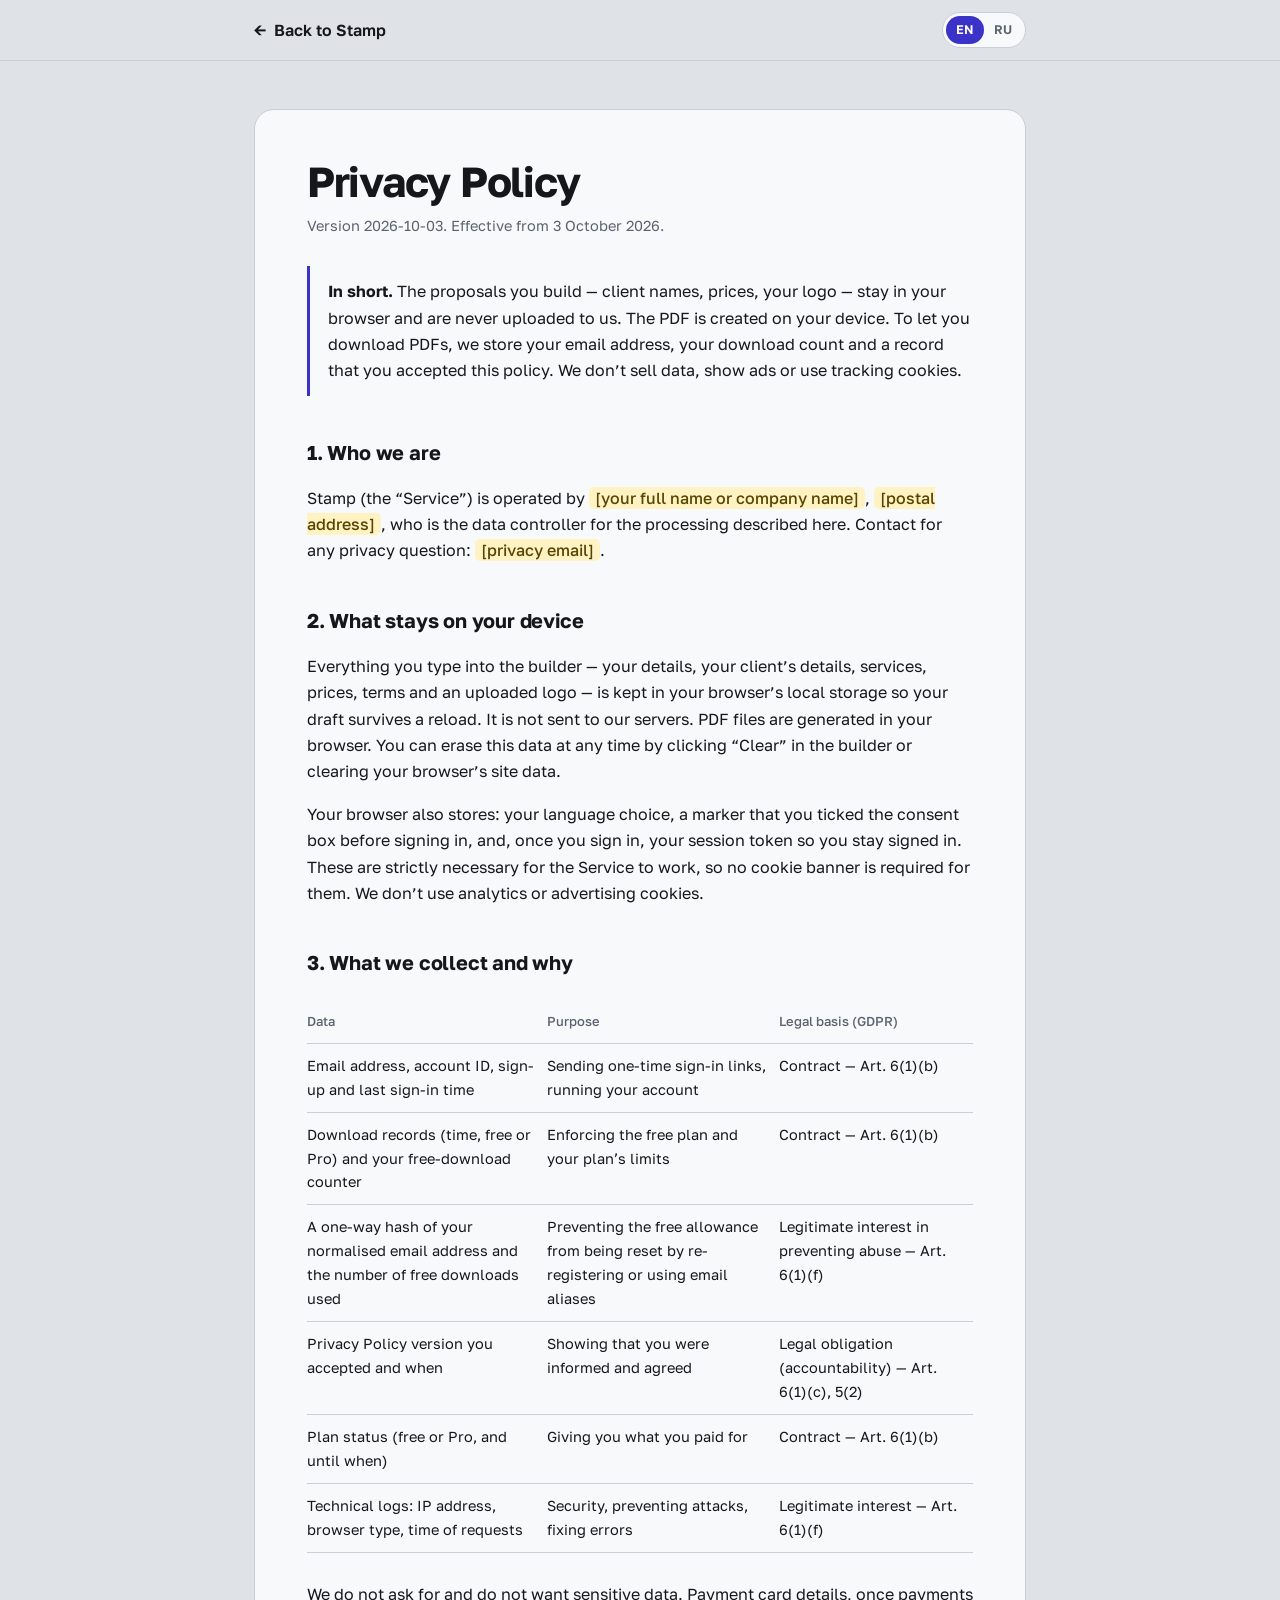
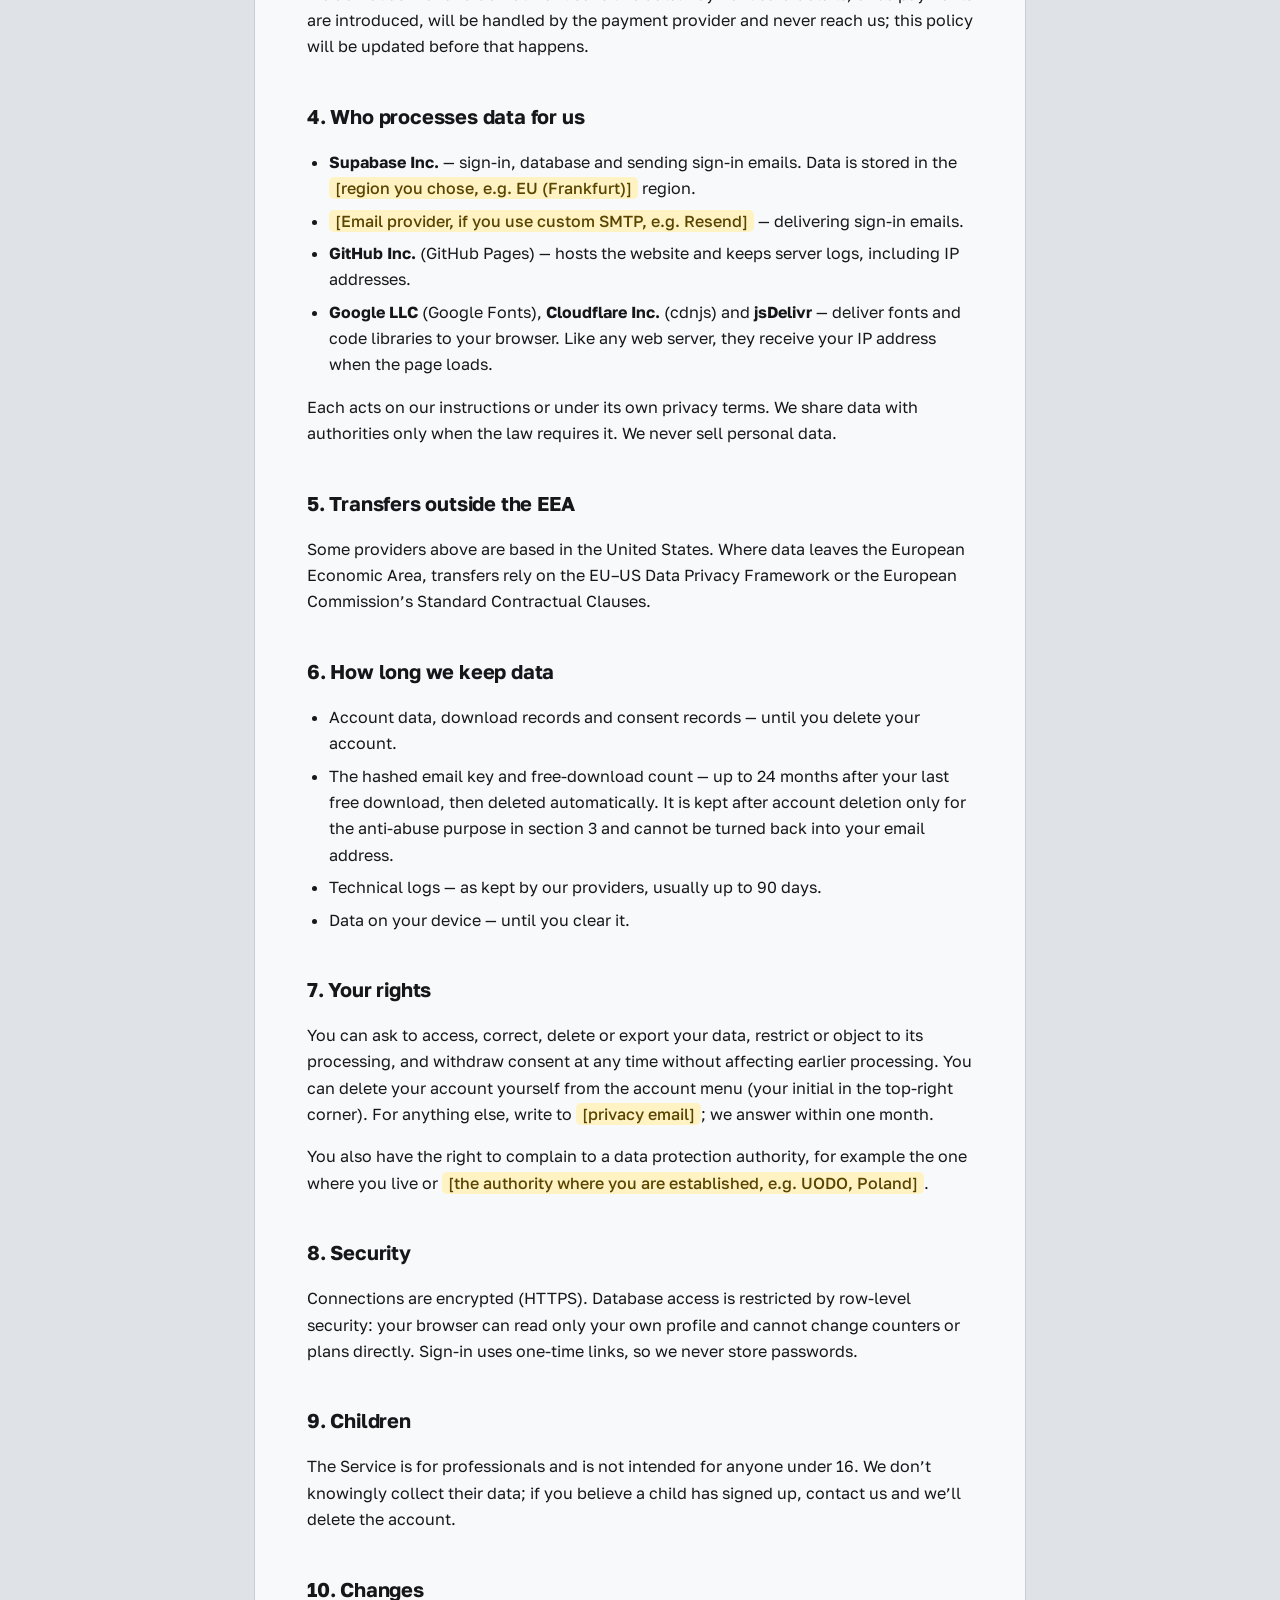
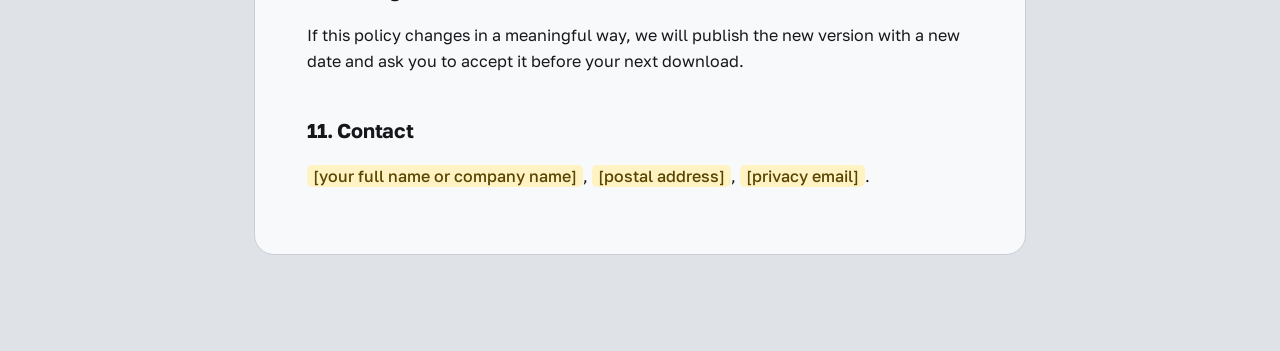
==== privacy.html @ db3112ea "Stamp: first version (site, privacy policy, Supabase setup)" ====
<!doctype html>
<html lang="en">
<head>
<meta charset="utf-8">
<meta name="viewport" content="width=device-width, initial-scale=1, viewport-fit=cover">
<title>Privacy Policy — Stamp</title>
<meta name="robots" content="index,follow">
<link rel="preconnect" href="https://fonts.googleapis.com">
<link rel="preconnect" href="https://fonts.gstatic.com" crossorigin>
<link href="https://fonts.googleapis.com/css2?family=Golos+Text:wght@400;500;600;700&display=swap" rel="stylesheet">
<style>
:root{--desk:#DFE2E7;--panel:#F8F9FB;--line:#C9CED7;--ink:#16171B;--mute:#5C6270;--stamp:#3B32C8;--fill:#FFF3C4;--fill-ink:#5A4500;color-scheme:light;box-sizing:border-box;padding-top:env(safe-area-inset-top,0px);padding-bottom:env(safe-area-inset-bottom,0px)}
@media (prefers-color-scheme:dark){:root:not([data-theme="light"]){--desk:#111317;--panel:#1A1D22;--line:#2E333C;--ink:#ECEEF2;--mute:#9AA1AD;--stamp:#8F88FF;--fill:#3A3110;--fill-ink:#F3DE8A;color-scheme:dark}}
:root[data-theme="dark"]{--desk:#111317;--panel:#1A1D22;--line:#2E333C;--ink:#ECEEF2;--mute:#9AA1AD;--stamp:#8F88FF;--fill:#3A3110;--fill-ink:#F3DE8A;color-scheme:dark}
*,*::before,*::after{box-sizing:border-box}
body{margin:0;background:var(--desk);color:var(--ink);font-family:'Golos Text',system-ui,-apple-system,'Segoe UI',Roboto,Arial,sans-serif;font-size:16px;line-height:1.65;-webkit-font-smoothing:antialiased}
.top{position:sticky;top:env(safe-area-inset-top,0px);background:var(--desk);border-bottom:1px solid var(--line);z-index:5}
.bar{max-width:820px;margin:0 auto;padding:0 24px;height:60px;display:flex;align-items:center;justify-content:space-between;gap:12px}
.back{color:var(--ink);text-decoration:none;font-weight:600;display:inline-flex;align-items:center;gap:8px}
.back:hover{color:var(--stamp)}
.lang{display:inline-flex;background:var(--panel);border:1px solid var(--line);border-radius:999px;padding:3px}
.lang button{appearance:none;border:0;background:none;font:inherit;font-size:12.5px;font-weight:600;height:28px;min-width:38px;padding:0 10px;border-radius:999px;color:var(--mute);cursor:pointer}
.lang button.on{background:var(--stamp);color:#fff}
main{max-width:820px;margin:0 auto;padding:48px 24px 96px}
article{background:var(--panel);border:1px solid var(--line);border-radius:20px;padding:48px 52px}
h1{font-size:clamp(30px,4vw,42px);letter-spacing:-.03em;line-height:1.1;margin:0 0 10px}
.meta{color:var(--mute);margin:0 0 28px;font-size:14.5px}
h2{font-size:20px;letter-spacing:-.01em;margin:40px 0 10px}
p,li{max-width:68ch}
ul{padding-left:22px}
li{margin:6px 0}
a{color:var(--stamp);text-underline-offset:3px}
.fill{background:var(--fill);color:var(--fill-ink);padding:1px 6px;border-radius:5px;font-weight:500}
.tldr{border-left:3px solid var(--stamp);padding:6px 0 6px 18px;margin:0 0 8px}
.tldr p{margin:6px 0}
table{border-collapse:collapse;width:100%;font-size:14.5px;margin:12px 0}
th,td{text-align:left;vertical-align:top;border-bottom:1px solid var(--line);padding:10px 12px 10px 0}
th{color:var(--mute);font-weight:500;font-size:13px}
.scroll{overflow-x:auto}
[data-l]{display:none}
html[lang="en"] [data-l="en"],html[lang="ru"] [data-l="ru"]{display:block}
:focus-visible{outline:2px solid var(--stamp);outline-offset:2px}
@media (max-width:640px){article{padding:30px 22px;border-radius:16px}main{padding:24px 12px 64px}.bar{padding:0 16px}}
</style>
</head>
<body>
<header class="top">
  <div class="bar">
    <a class="back" href="./"><span aria-hidden="true">←</span><span data-l="en">Back to Stamp</span><span data-l="ru">Вернуться в Печать</span></a>
    <div class="lang" role="radiogroup" aria-label="Language">
      <button type="button" data-set="en" role="radio" aria-label="English">EN</button>
      <button type="button" data-set="ru" role="radio" aria-label="Русский">RU</button>
    </div>
  </div>
</header>

<main>
<!-- ============================== ENGLISH ============================== -->
<article data-l="en" lang="en">
<h1>Privacy Policy</h1>
<p class="meta">Version 2026-10-03. Effective from 3 October 2026.</p>

<div class="tldr">
<p><b>In short.</b> The proposals you build — client names, prices, your logo — stay in your browser and are never uploaded to us. The PDF is created on your device. To let you download PDFs, we store your email address, your download count and a record that you accepted this policy. We don’t sell data, show ads or use tracking cookies.</p>
</div>

<h2>1. Who we are</h2>
<p>Stamp (the “Service”) is operated by <span class="fill">[your full name or company name]</span>, <span class="fill">[postal address]</span>, who is the data controller for the processing described here. Contact for any privacy question: <span class="fill">[privacy email]</span>.</p>

<h2>2. What stays on your device</h2>
<p>Everything you type into the builder — your details, your client’s details, services, prices, terms and an uploaded logo — is kept in your browser’s local storage so your draft survives a reload. It is not sent to our servers. PDF files are generated in your browser. You can erase this data at any time by clicking “Clear” in the builder or clearing your browser’s site data.</p>
<p>Your browser also stores: your language choice, a marker that you ticked the consent box before signing in, and, once you sign in, your session token so you stay signed in. These are strictly necessary for the Service to work, so no cookie banner is required for them. We don’t use analytics or advertising cookies.</p>

<h2>3. What we collect and why</h2>
<div class="scroll"><table>
<thead><tr><th>Data</th><th>Purpose</th><th>Legal basis (GDPR)</th></tr></thead>
<tbody>
<tr><td>Email address, account ID, sign-up and last sign-in time</td><td>Sending one-time sign-in links, running your account</td><td>Contract — Art. 6(1)(b)</td></tr>
<tr><td>Download records (time, free or Pro) and your free-download counter</td><td>Enforcing the free plan and your plan’s limits</td><td>Contract — Art. 6(1)(b)</td></tr>
<tr><td>A one-way hash of your normalised email address and the number of free downloads used</td><td>Preventing the free allowance from being reset by re-registering or using email aliases</td><td>Legitimate interest in preventing abuse — Art. 6(1)(f)</td></tr>
<tr><td>Privacy Policy version you accepted and when</td><td>Showing that you were informed and agreed</td><td>Legal obligation (accountability) — Art. 6(1)(c), 5(2)</td></tr>
<tr><td>Plan status (free or Pro, and until when)</td><td>Giving you what you paid for</td><td>Contract — Art. 6(1)(b)</td></tr>
<tr><td>Technical logs: IP address, browser type, time of requests</td><td>Security, preventing attacks, fixing errors</td><td>Legitimate interest — Art. 6(1)(f)</td></tr>
</tbody>
</table></div>
<p>We do not ask for and do not want sensitive data. Payment card details, once payments are introduced, will be handled by the payment provider and never reach us; this policy will be updated before that happens.</p>

<h2>4. Who processes data for us</h2>
<ul>
<li><b>Supabase Inc.</b> — sign-in, database and sending sign-in emails. Data is stored in the <span class="fill">[region you chose, e.g. EU (Frankfurt)]</span> region.</li>
<li><b><span class="fill">[Email provider, if you use custom SMTP, e.g. Resend]</span></b> — delivering sign-in emails.</li>
<li><b>GitHub Inc.</b> (GitHub Pages) — hosts the website and keeps server logs, including IP addresses.</li>
<li><b>Google LLC</b> (Google Fonts), <b>Cloudflare Inc.</b> (cdnjs) and <b>jsDelivr</b> — deliver fonts and code libraries to your browser. Like any web server, they receive your IP address when the page loads.</li>
</ul>
<p>Each acts on our instructions or under its own privacy terms. We share data with authorities only when the law requires it. We never sell personal data.</p>

<h2>5. Transfers outside the EEA</h2>
<p>Some providers above are based in the United States. Where data leaves the European Economic Area, transfers rely on the EU–US Data Privacy Framework or the European Commission’s Standard Contractual Clauses.</p>

<h2>6. How long we keep data</h2>
<ul>
<li>Account data, download records and consent records — until you delete your account.</li>
<li>The hashed email key and free-download count — up to 24 months after your last free download, then deleted automatically. It is kept after account deletion only for the anti-abuse purpose in section 3 and cannot be turned back into your email address.</li>
<li>Technical logs — as kept by our providers, usually up to 90 days.</li>
<li>Data on your device — until you clear it.</li>
</ul>

<h2>7. Your rights</h2>
<p>You can ask to access, correct, delete or export your data, restrict or object to its processing, and withdraw consent at any time without affecting earlier processing. You can delete your account yourself from the account menu (your initial in the top-right corner). For anything else, write to <span class="fill">[privacy email]</span>; we answer within one month.</p>
<p>You also have the right to complain to a data protection authority, for example the one where you live or <span class="fill">[the authority where you are established, e.g. UODO, Poland]</span>.</p>

<h2>8. Security</h2>
<p>Connections are encrypted (HTTPS). Database access is restricted by row-level security: your browser can read only your own profile and cannot change counters or plans directly. Sign-in uses one-time links, so we never store passwords.</p>

<h2>9. Children</h2>
<p>The Service is for professionals and is not intended for anyone under 16. We don’t knowingly collect their data; if you believe a child has signed up, contact us and we’ll delete the account.</p>

<h2>10. Changes</h2>
<p>If this policy changes in a meaningful way, we will publish the new version with a new date and ask you to accept it before your next download.</p>

<h2>11. Contact</h2>
<p><span class="fill">[your full name or company name]</span>, <span class="fill">[postal address]</span>, <span class="fill">[privacy email]</span>.</p>
</article>

<!-- ============================== РУССКИЙ ============================== -->
<article data-l="ru" lang="ru">
<h1>Политика конфиденциальности</h1>
<p class="meta">Версия 2026-10-03. Действует с 3 октября 2026 года.</p>

<div class="tldr">
<p><b>Коротко.</b> КП, которые вы собираете, — имена клиентов, цены, ваш логотип — остаются в вашем браузере и не загружаются к нам. PDF создаётся на вашем устройстве. Чтобы вы могли скачивать PDF, мы храним адрес почты, количество скачиваний и отметку о том, что вы приняли эту политику. Мы не продаём данные, не показываем рекламу и не используем отслеживающие cookie.</p>
</div>

<h2>1. Кто мы</h2>
<p>Сервисом «Печать» (далее — Сервис) управляет <span class="fill">[ваше полное имя или название компании]</span>, <span class="fill">[почтовый адрес]</span>. Он является оператором (контролёром) обработки данных, описанной здесь. Вопросы о данных: <span class="fill">[почта для вопросов о данных]</span>.</p>

<h2>2. Что остаётся на вашем устройстве</h2>
<p>Всё, что вы вводите в конструктор, — ваши данные, данные клиента, услуги, цены, условия и загруженный логотип — хранится в локальном хранилище браузера, чтобы черновик не пропал при перезагрузке. На наши серверы это не отправляется. PDF-файлы создаются в браузере. Стереть эти данные можно в любой момент кнопкой «Очистить» в конструкторе или очисткой данных сайта в браузере.</p>
<p>Ещё в браузере хранятся: выбранный язык, отметка о том, что вы поставили галочку согласия перед входом, и после входа — токен сессии, чтобы вам не приходилось входить заново. Это строго необходимо для работы Сервиса, поэтому баннер о cookie для них не требуется. Аналитических и рекламных cookie мы не используем.</p>

<h2>3. Что мы собираем и зачем</h2>
<div class="scroll"><table>
<thead><tr><th>Данные</th><th>Цель</th><th>Правовое основание (GDPR)</th></tr></thead>
<tbody>
<tr><td>Адрес почты, ID аккаунта, время регистрации и последнего входа</td><td>Отправка одноразовых ссылок для входа, работа аккаунта</td><td>Исполнение договора — ст. 6(1)(b)</td></tr>
<tr><td>Записи о скачиваниях (время, бесплатное или Pro) и счётчик бесплатных скачиваний</td><td>Соблюдение лимитов бесплатного и платного тарифов</td><td>Исполнение договора — ст. 6(1)(b)</td></tr>
<tr><td>Необратимый хеш нормализованного адреса почты и число использованных бесплатных скачиваний</td><td>Защита от обнуления бесплатного лимита повторной регистрацией или почтовыми псевдонимами</td><td>Законный интерес в защите от злоупотреблений — ст. 6(1)(f)</td></tr>
<tr><td>Версия принятой Политики и время принятия</td><td>Подтверждение того, что вы были проинформированы и согласились</td><td>Юридическая обязанность (подотчётность) — ст. 6(1)(c), 5(2)</td></tr>
<tr><td>Статус тарифа (бесплатный или Pro и срок действия)</td><td>Предоставление оплаченных возможностей</td><td>Исполнение договора — ст. 6(1)(b)</td></tr>
<tr><td>Технические журналы: IP-адрес, тип браузера, время запросов</td><td>Безопасность, защита от атак, исправление ошибок</td><td>Законный интерес — ст. 6(1)(f)</td></tr>
</tbody>
</table></div>
<p>Мы не запрашиваем и не принимаем чувствительные данные. Данные банковских карт, когда появится оплата, будет обрабатывать платёжный провайдер, и к нам они не попадут. Перед подключением оплаты эта политика будет обновлена.</p>

<h2>4. Кто обрабатывает данные по нашему поручению</h2>
<ul>
<li><b>Supabase Inc.</b> — вход, база данных и отправка писем со ссылкой для входа. Данные хранятся в регионе <span class="fill">[выбранный регион, например EU (Франкфурт)]</span>.</li>
<li><b><span class="fill">[Почтовый сервис, если подключён свой SMTP, например Resend]</span></b> — доставка писем для входа.</li>
<li><b>GitHub Inc.</b> (GitHub Pages) — хостинг сайта и серверные журналы, включая IP-адреса.</li>
<li><b>Google LLC</b> (Google Fonts), <b>Cloudflare Inc.</b> (cdnjs) и <b>jsDelivr</b> — доставляют шрифты и библиотеки кода в ваш браузер. Как любой веб-сервер, они получают ваш IP-адрес при загрузке страницы.</li>
</ul>
<p>Каждый из них действует по нашим указаниям или по своим условиям конфиденциальности. Мы передаём данные государственным органам только когда этого требует закон. Мы никогда не продаём персональные данные.</p>

<h2>5. Передача за пределы ЕЭЗ</h2>
<p>Часть перечисленных провайдеров находится в США. Когда данные покидают Европейскую экономическую зону, передача основана на Рамочной программе защиты данных ЕС–США или Стандартных договорных условиях Европейской комиссии.</p>

<h2>6. Сколько мы храним данные</h2>
<ul>
<li>Данные аккаунта, записи о скачиваниях и о согласии — до удаления аккаунта.</li>
<li>Хеш почты и счётчик бесплатных скачиваний — до 24 месяцев после последнего бесплатного скачивания, затем удаляются автоматически. После удаления аккаунта они хранятся только для защиты от злоупотреблений (раздел 3) и не позволяют восстановить ваш адрес почты.</li>
<li>Технические журналы — столько, сколько их хранят наши провайдеры, обычно до 90 дней.</li>
<li>Данные на вашем устройстве — пока вы их не удалите.</li>
</ul>

<h2>7. Ваши права</h2>
<p>Вы можете запросить доступ к своим данным, их исправление, удаление или выгрузку, ограничить обработку или возразить против неё, а также в любой момент отозвать согласие — это не влияет на обработку, проведённую раньше. Удалить аккаунт можно самостоятельно в меню аккаунта (кружок с вашей буквой справа вверху). По остальным вопросам пишите на <span class="fill">[почта для вопросов о данных]</span>, мы отвечаем в течение месяца.</p>
<p>Вы также вправе подать жалобу в надзорный орган по защите данных, например по месту жительства или в <span class="fill">[орган по месту вашей регистрации, например UODO, Польша]</span>.</p>

<h2>8. Безопасность</h2>
<p>Соединения шифруются (HTTPS). Доступ к базе ограничен на уровне строк: ваш браузер может читать только ваш профиль и не может напрямую менять счётчики или тариф. Вход выполняется по одноразовым ссылкам, поэтому мы не храним пароли.</p>

<h2>9. Дети</h2>
<p>Сервис предназначен для профессионалов и не предназначен для лиц младше 16 лет. Мы сознательно не собираем их данные. Если вы считаете, что ребёнок зарегистрировался, напишите нам — мы удалим аккаунт.</p>

<h2>10. Изменения</h2>
<p>Если политика существенно изменится, мы опубликуем новую версию с новой датой и попросим принять её перед следующим скачиванием.</p>

<h2>11. Контакты</h2>
<p><span class="fill">[ваше полное имя или название компании]</span>, <span class="fill">[почтовый адрес]</span>, <span class="fill">[почта для вопросов о данных]</span>.</p>
</article>
</main>

<script>
(function () {
  var get = function (k) { try { return localStorage.getItem(k); } catch (e) { return null; } };
  var set = function (k, v) { try { localStorage.setItem(k, v); } catch (e) {} };
  var q = new URLSearchParams(location.search).get('lang');
  var apply = function (l) {
    document.documentElement.lang = l;
    document.title = l === 'ru' ? 'Политика конфиденциальности — Печать' : 'Privacy Policy — Stamp';
    document.querySelectorAll('[data-set]').forEach(function (b) {
      var on = b.getAttribute('data-set') === l;
      b.classList.toggle('on', on); b.setAttribute('aria-checked', on);
    });
  };
  apply(q === 'ru' || q === 'en' ? q : (get('pechat.lang') === 'ru' ? 'ru' : 'en'));
  document.querySelectorAll('[data-set]').forEach(function (b) {
    b.addEventListener('click', function () { var l = b.getAttribute('data-set'); set('pechat.lang', l); apply(l); });
  });
})();
</script>
</body>
</html>
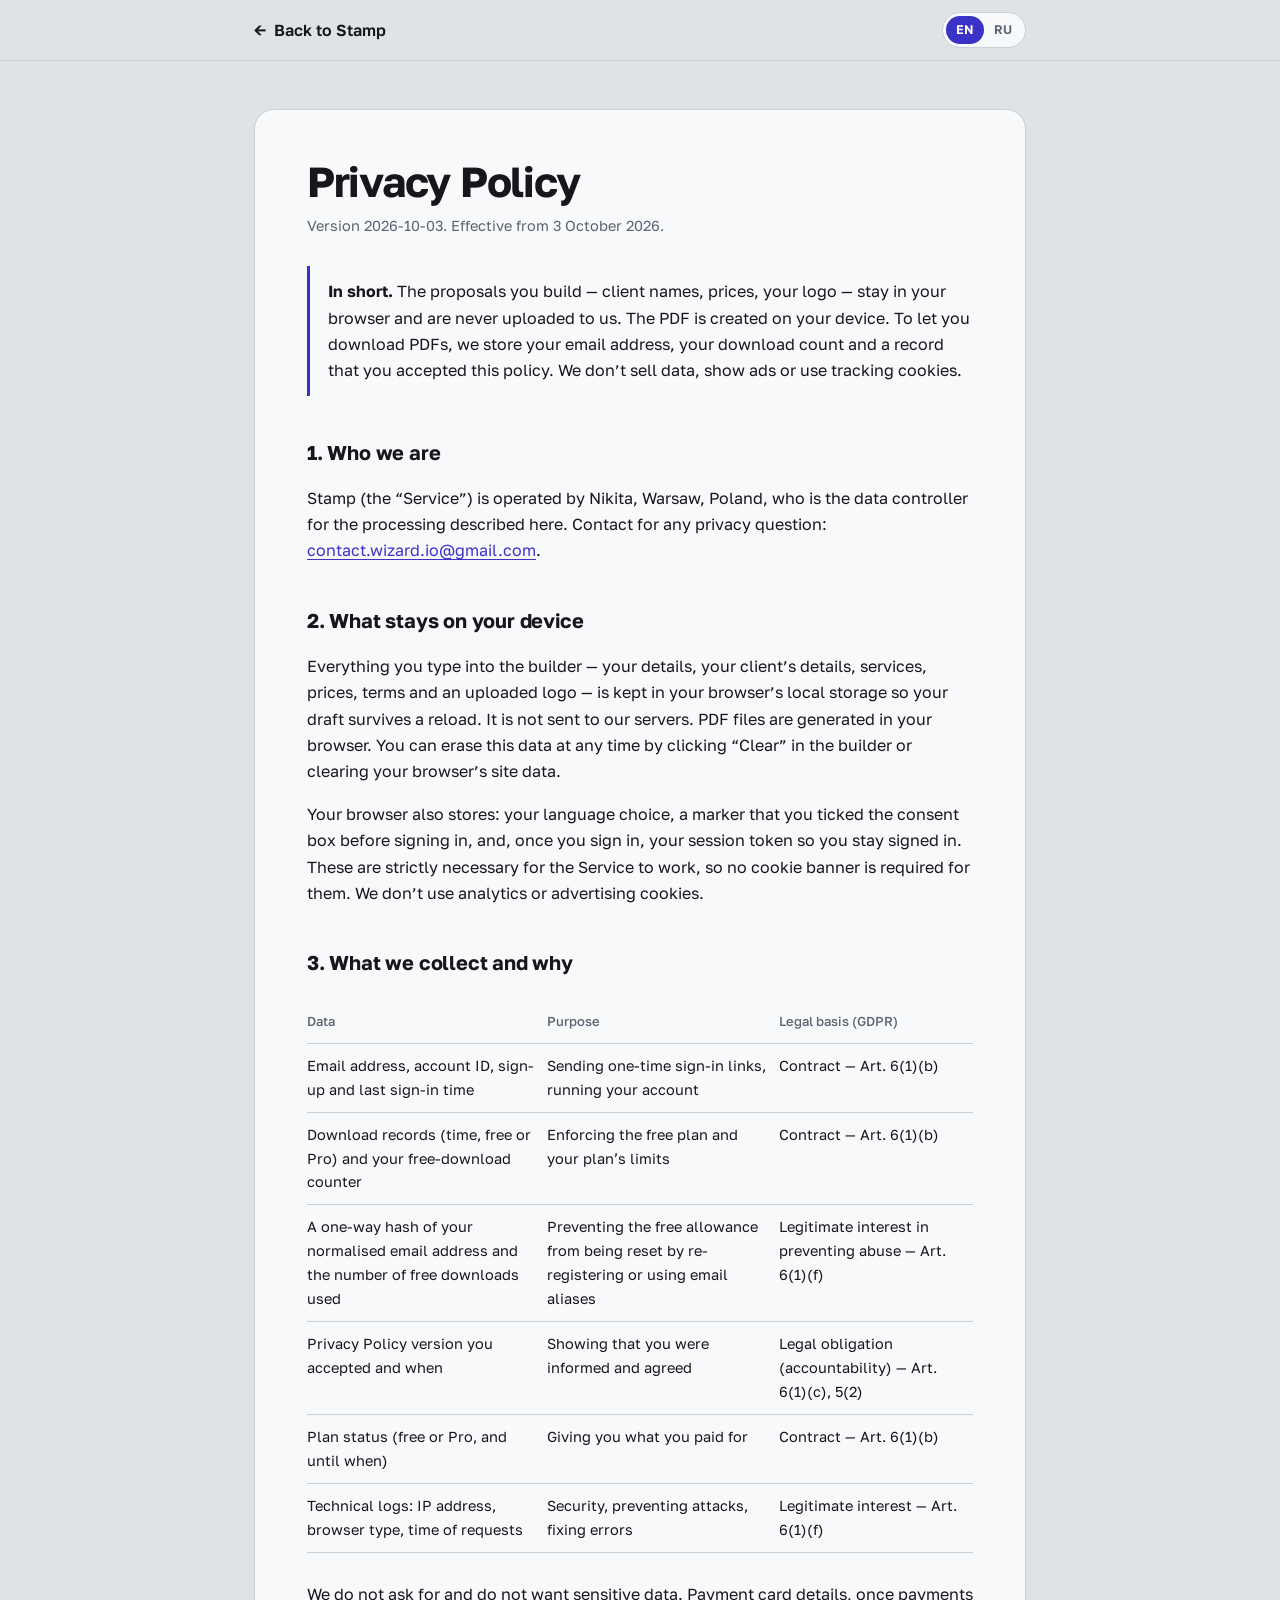
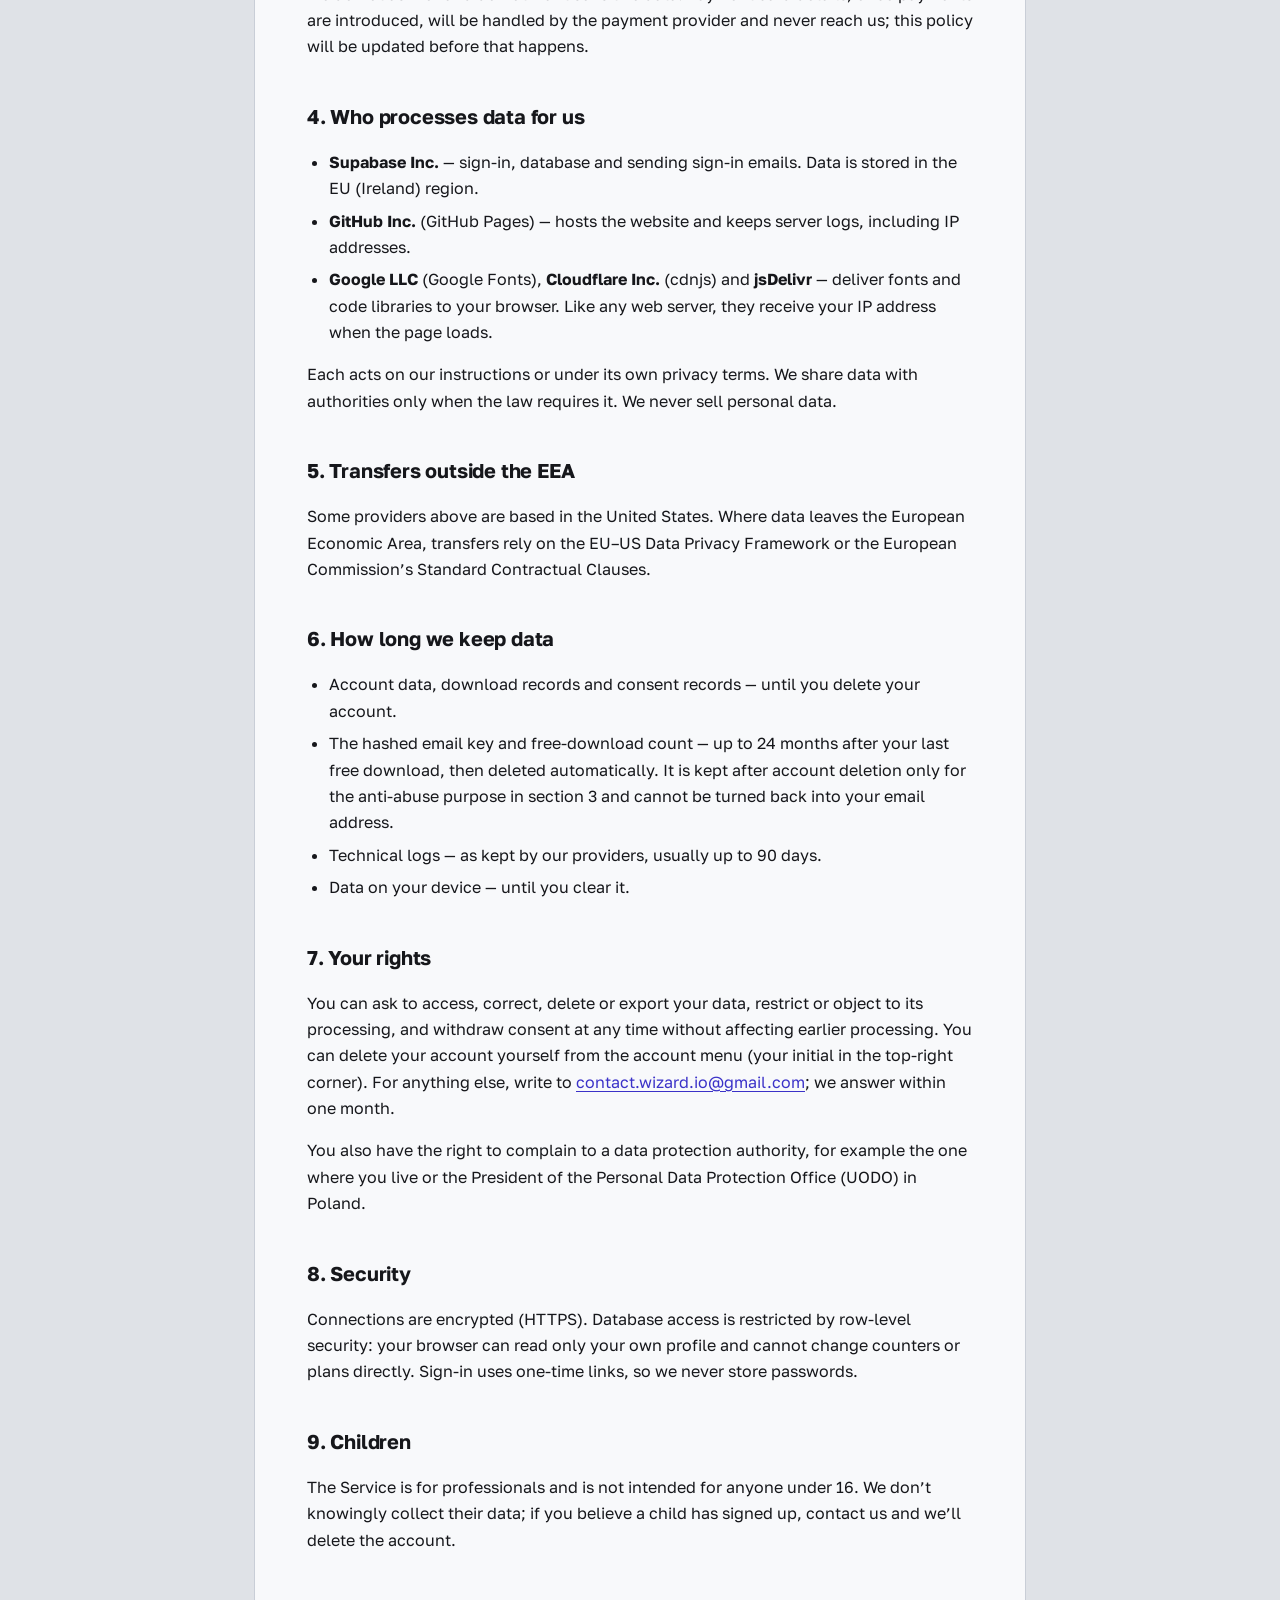
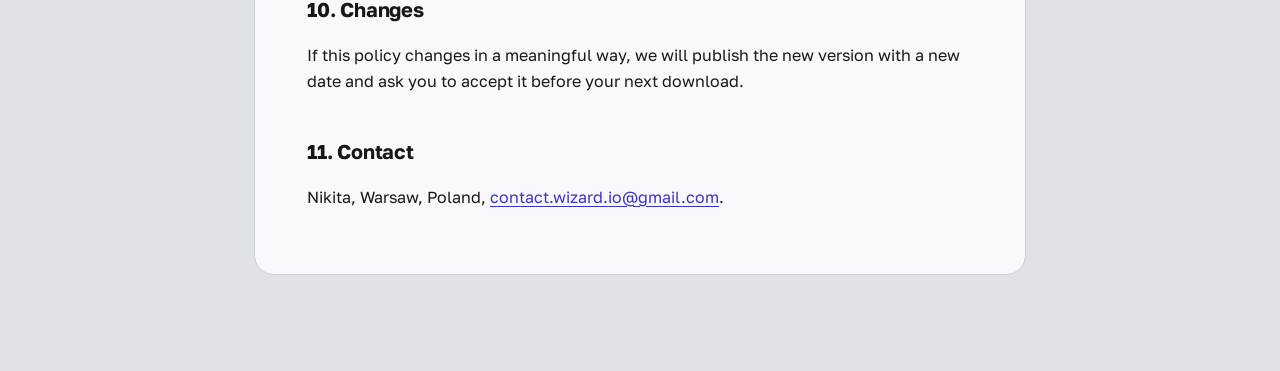
==== commit 6e553ceb: "Privacy policy: controller details" ====
--- a/privacy.html
+++ b/privacy.html
@@ -65,7 +65,7 @@
 </div>
 
 <h2>1. Who we are</h2>
-<p>Stamp (the “Service”) is operated by <span class="fill">[your full name or company name]</span>, <span class="fill">[postal address]</span>, who is the data controller for the processing described here. Contact for any privacy question: <span class="fill">[privacy email]</span>.</p>
+<p>Stamp (the “Service”) is operated by Nikita, Warsaw, Poland, who is the data controller for the processing described here. Contact for any privacy question: <a href="mailto:contact.wizard.io@gmail.com">contact.wizard.io@gmail.com</a>.</p>
 
 <h2>2. What stays on your device</h2>
 <p>Everything you type into the builder — your details, your client’s details, services, prices, terms and an uploaded logo — is kept in your browser’s local storage so your draft survives a reload. It is not sent to our servers. PDF files are generated in your browser. You can erase this data at any time by clicking “Clear” in the builder or clearing your browser’s site data.</p>
@@ -87,8 +87,7 @@
 
 <h2>4. Who processes data for us</h2>
 <ul>
-<li><b>Supabase Inc.</b> — sign-in, database and sending sign-in emails. Data is stored in the <span class="fill">[region you chose, e.g. EU (Frankfurt)]</span> region.</li>
-<li><b><span class="fill">[Email provider, if you use custom SMTP, e.g. Resend]</span></b> — delivering sign-in emails.</li>
+<li><b>Supabase Inc.</b> — sign-in, database and sending sign-in emails. Data is stored in the EU (Ireland) region.</li>
 <li><b>GitHub Inc.</b> (GitHub Pages) — hosts the website and keeps server logs, including IP addresses.</li>
 <li><b>Google LLC</b> (Google Fonts), <b>Cloudflare Inc.</b> (cdnjs) and <b>jsDelivr</b> — deliver fonts and code libraries to your browser. Like any web server, they receive your IP address when the page loads.</li>
 </ul>
@@ -106,8 +105,8 @@
 </ul>
 
 <h2>7. Your rights</h2>
-<p>You can ask to access, correct, delete or export your data, restrict or object to its processing, and withdraw consent at any time without affecting earlier processing. You can delete your account yourself from the account menu (your initial in the top-right corner). For anything else, write to <span class="fill">[privacy email]</span>; we answer within one month.</p>
-<p>You also have the right to complain to a data protection authority, for example the one where you live or <span class="fill">[the authority where you are established, e.g. UODO, Poland]</span>.</p>
+<p>You can ask to access, correct, delete or export your data, restrict or object to its processing, and withdraw consent at any time without affecting earlier processing. You can delete your account yourself from the account menu (your initial in the top-right corner). For anything else, write to <a href="mailto:contact.wizard.io@gmail.com">contact.wizard.io@gmail.com</a>; we answer within one month.</p>
+<p>You also have the right to complain to a data protection authority, for example the one where you live or the President of the Personal Data Protection Office (UODO) in Poland.</p>
 
 <h2>8. Security</h2>
 <p>Connections are encrypted (HTTPS). Database access is restricted by row-level security: your browser can read only your own profile and cannot change counters or plans directly. Sign-in uses one-time links, so we never store passwords.</p>
@@ -119,7 +118,7 @@
 <p>If this policy changes in a meaningful way, we will publish the new version with a new date and ask you to accept it before your next download.</p>
 
 <h2>11. Contact</h2>
-<p><span class="fill">[your full name or company name]</span>, <span class="fill">[postal address]</span>, <span class="fill">[privacy email]</span>.</p>
+<p>Nikita, Warsaw, Poland, <a href="mailto:contact.wizard.io@gmail.com">contact.wizard.io@gmail.com</a>.</p>
 </article>
 
 <!-- ============================== РУССКИЙ ============================== -->
@@ -132,7 +131,7 @@
 </div>
 
 <h2>1. Кто мы</h2>
-<p>Сервисом «Печать» (далее — Сервис) управляет <span class="fill">[ваше полное имя или название компании]</span>, <span class="fill">[почтовый адрес]</span>. Он является оператором (контролёром) обработки данных, описанной здесь. Вопросы о данных: <span class="fill">[почта для вопросов о данных]</span>.</p>
+<p>Сервисом «Печать» (далее — Сервис) управляет Никита, Варшава, Польша. Он является оператором (контролёром) обработки данных, описанной здесь. Вопросы о данных: <a href="mailto:contact.wizard.io@gmail.com">contact.wizard.io@gmail.com</a>.</p>
 
 <h2>2. Что остаётся на вашем устройстве</h2>
 <p>Всё, что вы вводите в конструктор, — ваши данные, данные клиента, услуги, цены, условия и загруженный логотип — хранится в локальном хранилище браузера, чтобы черновик не пропал при перезагрузке. На наши серверы это не отправляется. PDF-файлы создаются в браузере. Стереть эти данные можно в любой момент кнопкой «Очистить» в конструкторе или очисткой данных сайта в браузере.</p>
@@ -154,8 +153,7 @@
 
 <h2>4. Кто обрабатывает данные по нашему поручению</h2>
 <ul>
-<li><b>Supabase Inc.</b> — вход, база данных и отправка писем со ссылкой для входа. Данные хранятся в регионе <span class="fill">[выбранный регион, например EU (Франкфурт)]</span>.</li>
-<li><b><span class="fill">[Почтовый сервис, если подключён свой SMTP, например Resend]</span></b> — доставка писем для входа.</li>
+<li><b>Supabase Inc.</b> — вход, база данных и отправка писем со ссылкой для входа. Данные хранятся в регионе EU (Ирландия).</li>
 <li><b>GitHub Inc.</b> (GitHub Pages) — хостинг сайта и серверные журналы, включая IP-адреса.</li>
 <li><b>Google LLC</b> (Google Fonts), <b>Cloudflare Inc.</b> (cdnjs) и <b>jsDelivr</b> — доставляют шрифты и библиотеки кода в ваш браузер. Как любой веб-сервер, они получают ваш IP-адрес при загрузке страницы.</li>
 </ul>
@@ -173,8 +171,8 @@
 </ul>
 
 <h2>7. Ваши права</h2>
-<p>Вы можете запросить доступ к своим данным, их исправление, удаление или выгрузку, ограничить обработку или возразить против неё, а также в любой момент отозвать согласие — это не влияет на обработку, проведённую раньше. Удалить аккаунт можно самостоятельно в меню аккаунта (кружок с вашей буквой справа вверху). По остальным вопросам пишите на <span class="fill">[почта для вопросов о данных]</span>, мы отвечаем в течение месяца.</p>
-<p>Вы также вправе подать жалобу в надзорный орган по защите данных, например по месту жительства или в <span class="fill">[орган по месту вашей регистрации, например UODO, Польша]</span>.</p>
+<p>Вы можете запросить доступ к своим данным, их исправление, удаление или выгрузку, ограничить обработку или возразить против неё, а также в любой момент отозвать согласие — это не влияет на обработку, проведённую раньше. Удалить аккаунт можно самостоятельно в меню аккаунта (кружок с вашей буквой справа вверху). По остальным вопросам пишите на <a href="mailto:contact.wizard.io@gmail.com">contact.wizard.io@gmail.com</a>, мы отвечаем в течение месяца.</p>
+<p>Вы также вправе подать жалобу в надзорный орган по защите данных, например по месту жительства или в Управление по защите персональных данных Польши (UODO).</p>
 
 <h2>8. Безопасность</h2>
 <p>Соединения шифруются (HTTPS). Доступ к базе ограничен на уровне строк: ваш браузер может читать только ваш профиль и не может напрямую менять счётчики или тариф. Вход выполняется по одноразовым ссылкам, поэтому мы не храним пароли.</p>
@@ -186,7 +184,7 @@
 <p>Если политика существенно изменится, мы опубликуем новую версию с новой датой и попросим принять её перед следующим скачиванием.</p>
 
 <h2>11. Контакты</h2>
-<p><span class="fill">[ваше полное имя или название компании]</span>, <span class="fill">[почтовый адрес]</span>, <span class="fill">[почта для вопросов о данных]</span>.</p>
+<p>Никита, Варшава, Польша, <a href="mailto:contact.wizard.io@gmail.com">contact.wizard.io@gmail.com</a>.</p>
 </article>
 </main>
 
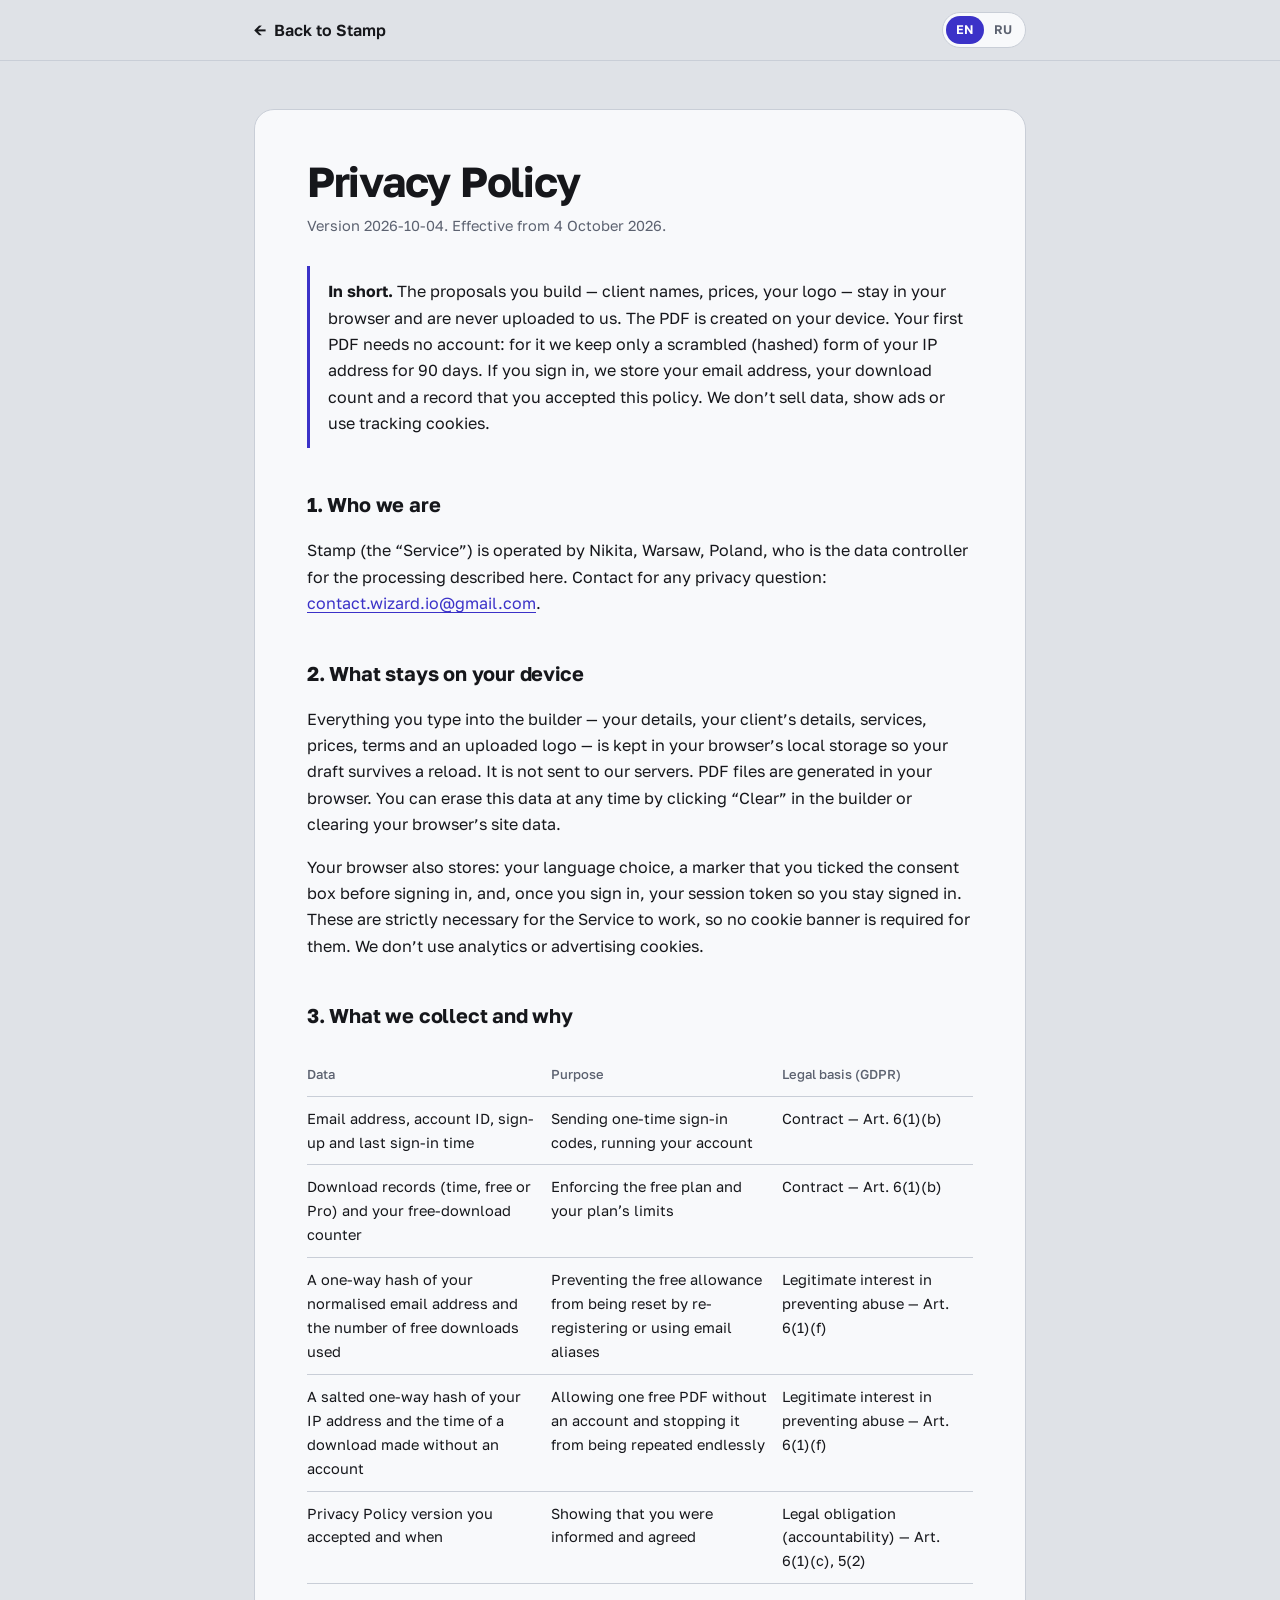
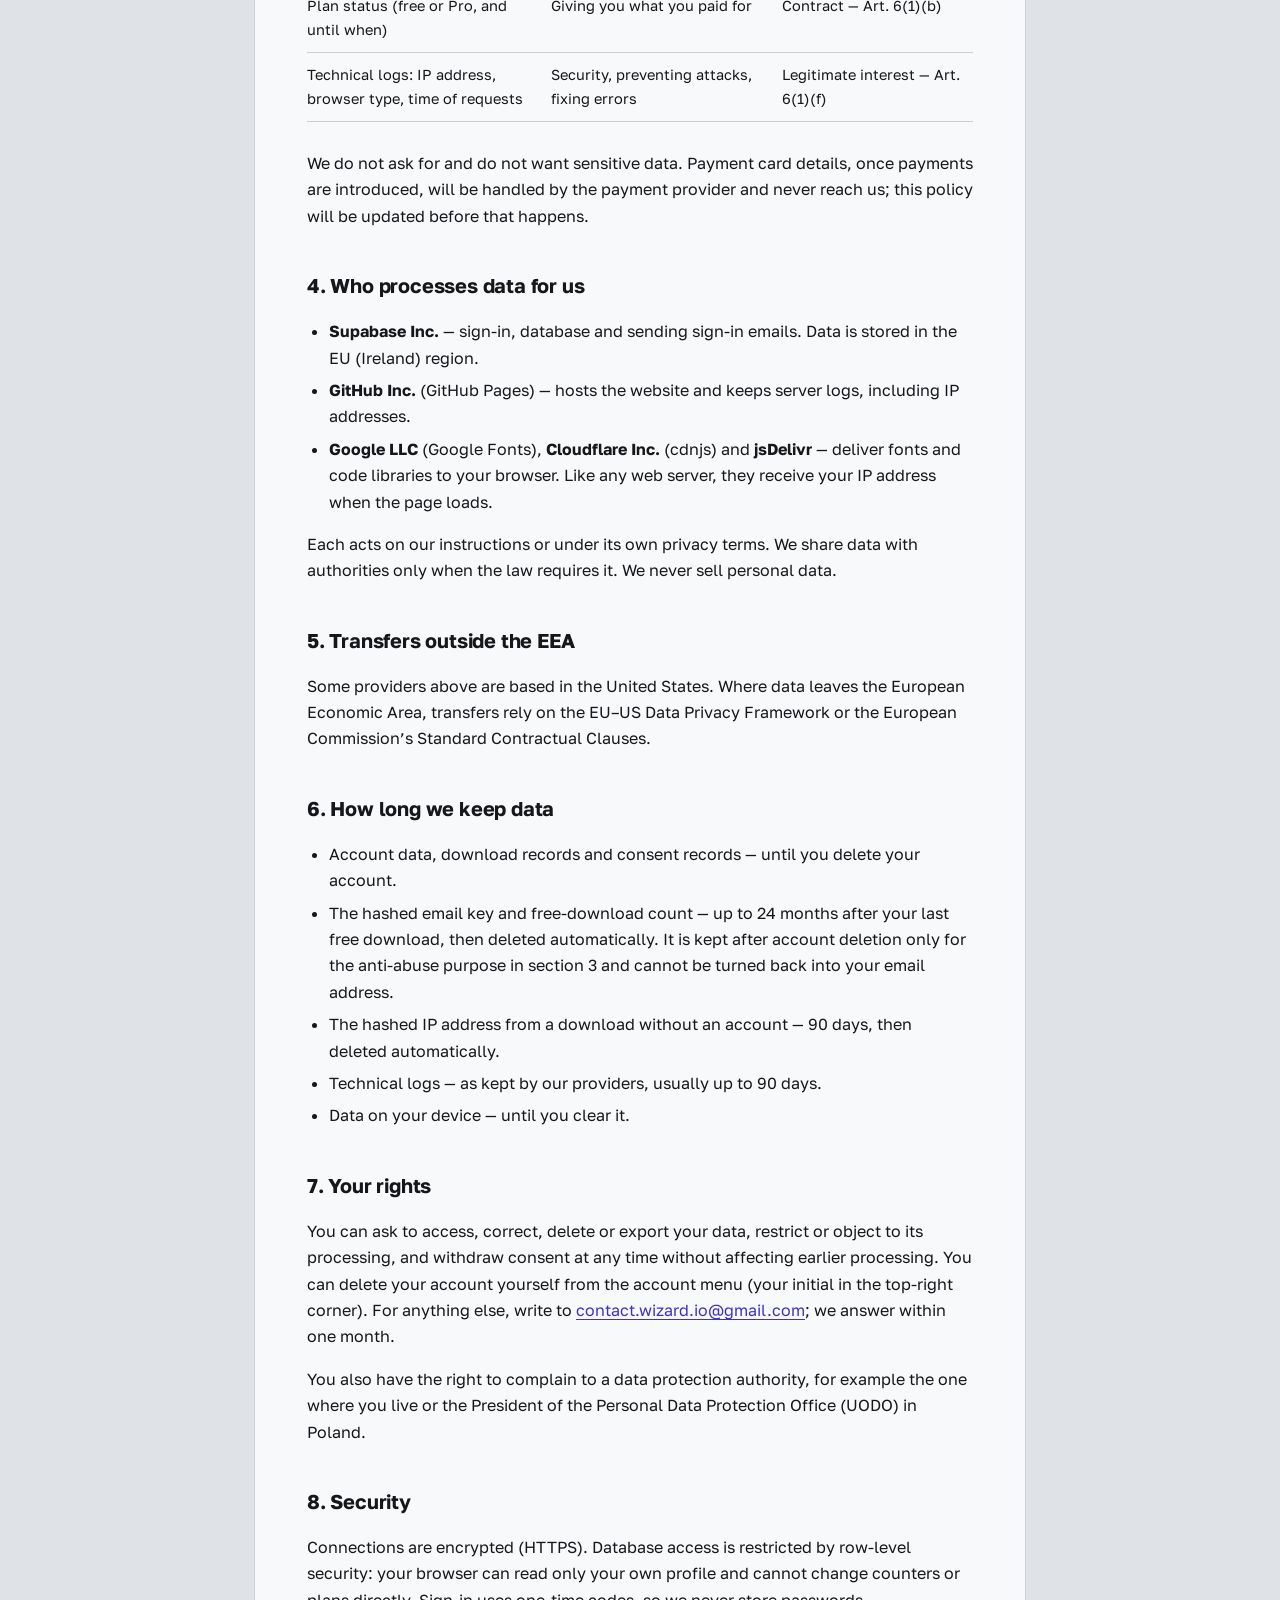
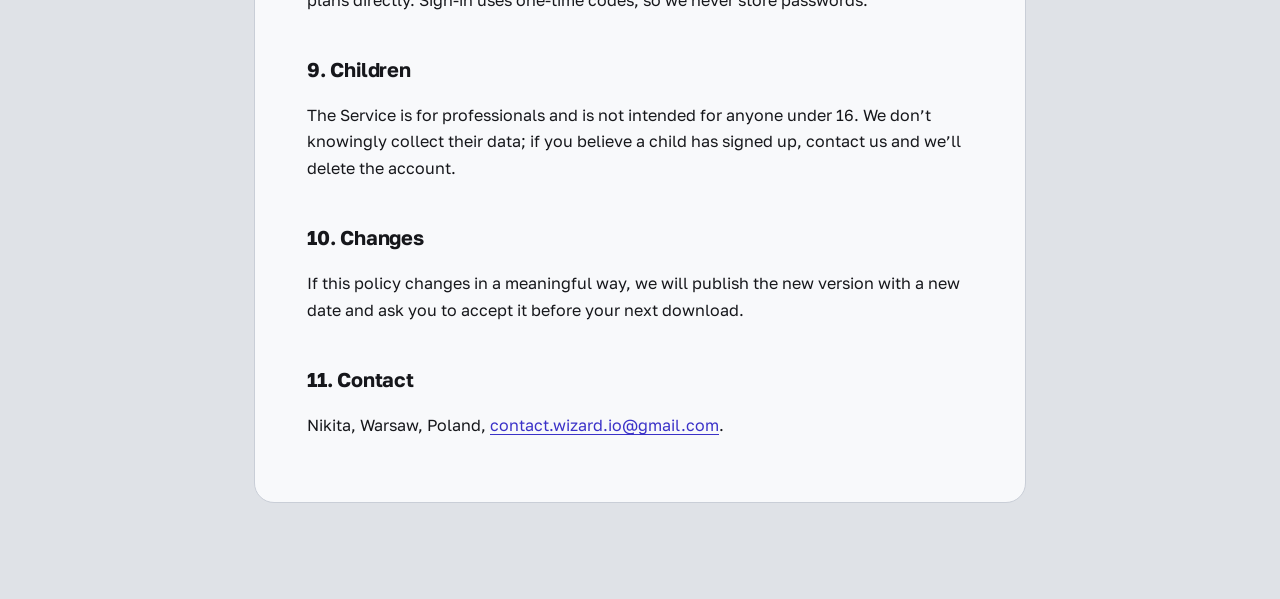
==== commit bbbffe76: "First PDF without sign-in, sign-in by code" ====
--- a/privacy.html
+++ b/privacy.html
@@ -58,10 +58,10 @@
 <!-- ============================== ENGLISH ============================== -->
 <article data-l="en" lang="en">
 <h1>Privacy Policy</h1>
-<p class="meta">Version 2026-10-03. Effective from 3 October 2026.</p>
+<p class="meta">Version 2026-10-04. Effective from 4 October 2026.</p>
 
 <div class="tldr">
-<p><b>In short.</b> The proposals you build — client names, prices, your logo — stay in your browser and are never uploaded to us. The PDF is created on your device. To let you download PDFs, we store your email address, your download count and a record that you accepted this policy. We don’t sell data, show ads or use tracking cookies.</p>
+<p><b>In short.</b> The proposals you build — client names, prices, your logo — stay in your browser and are never uploaded to us. The PDF is created on your device. Your first PDF needs no account: for it we keep only a scrambled (hashed) form of your IP address for 90 days. If you sign in, we store your email address, your download count and a record that you accepted this policy. We don’t sell data, show ads or use tracking cookies.</p>
 </div>
 
 <h2>1. Who we are</h2>
@@ -75,9 +75,10 @@
 <div class="scroll"><table>
 <thead><tr><th>Data</th><th>Purpose</th><th>Legal basis (GDPR)</th></tr></thead>
 <tbody>
-<tr><td>Email address, account ID, sign-up and last sign-in time</td><td>Sending one-time sign-in links, running your account</td><td>Contract — Art. 6(1)(b)</td></tr>
+<tr><td>Email address, account ID, sign-up and last sign-in time</td><td>Sending one-time sign-in codes, running your account</td><td>Contract — Art. 6(1)(b)</td></tr>
 <tr><td>Download records (time, free or Pro) and your free-download counter</td><td>Enforcing the free plan and your plan’s limits</td><td>Contract — Art. 6(1)(b)</td></tr>
 <tr><td>A one-way hash of your normalised email address and the number of free downloads used</td><td>Preventing the free allowance from being reset by re-registering or using email aliases</td><td>Legitimate interest in preventing abuse — Art. 6(1)(f)</td></tr>
+<tr><td>A salted one-way hash of your IP address and the time of a download made without an account</td><td>Allowing one free PDF without an account and stopping it from being repeated endlessly</td><td>Legitimate interest in preventing abuse — Art. 6(1)(f)</td></tr>
 <tr><td>Privacy Policy version you accepted and when</td><td>Showing that you were informed and agreed</td><td>Legal obligation (accountability) — Art. 6(1)(c), 5(2)</td></tr>
 <tr><td>Plan status (free or Pro, and until when)</td><td>Giving you what you paid for</td><td>Contract — Art. 6(1)(b)</td></tr>
 <tr><td>Technical logs: IP address, browser type, time of requests</td><td>Security, preventing attacks, fixing errors</td><td>Legitimate interest — Art. 6(1)(f)</td></tr>
@@ -100,6 +101,7 @@
 <ul>
 <li>Account data, download records and consent records — until you delete your account.</li>
 <li>The hashed email key and free-download count — up to 24 months after your last free download, then deleted automatically. It is kept after account deletion only for the anti-abuse purpose in section 3 and cannot be turned back into your email address.</li>
+<li>The hashed IP address from a download without an account — 90 days, then deleted automatically.</li>
 <li>Technical logs — as kept by our providers, usually up to 90 days.</li>
 <li>Data on your device — until you clear it.</li>
 </ul>
@@ -109,7 +111,7 @@
 <p>You also have the right to complain to a data protection authority, for example the one where you live or the President of the Personal Data Protection Office (UODO) in Poland.</p>
 
 <h2>8. Security</h2>
-<p>Connections are encrypted (HTTPS). Database access is restricted by row-level security: your browser can read only your own profile and cannot change counters or plans directly. Sign-in uses one-time links, so we never store passwords.</p>
+<p>Connections are encrypted (HTTPS). Database access is restricted by row-level security: your browser can read only your own profile and cannot change counters or plans directly. Sign-in uses one-time codes, so we never store passwords.</p>
 
 <h2>9. Children</h2>
 <p>The Service is for professionals and is not intended for anyone under 16. We don’t knowingly collect their data; if you believe a child has signed up, contact us and we’ll delete the account.</p>
@@ -124,10 +126,10 @@
 <!-- ============================== РУССКИЙ ============================== -->
 <article data-l="ru" lang="ru">
 <h1>Политика конфиденциальности</h1>
-<p class="meta">Версия 2026-10-03. Действует с 3 октября 2026 года.</p>
+<p class="meta">Версия 2026-10-04. Действует с 4 октября 2026 года.</p>
 
 <div class="tldr">
-<p><b>Коротко.</b> КП, которые вы собираете, — имена клиентов, цены, ваш логотип — остаются в вашем браузере и не загружаются к нам. PDF создаётся на вашем устройстве. Чтобы вы могли скачивать PDF, мы храним адрес почты, количество скачиваний и отметку о том, что вы приняли эту политику. Мы не продаём данные, не показываем рекламу и не используем отслеживающие cookie.</p>
+<p><b>Коротко.</b> КП, которые вы собираете, — имена клиентов, цены, ваш логотип — остаются в вашем браузере и не загружаются к нам. PDF создаётся на вашем устройстве. Первый PDF скачивается без аккаунта: для этого мы храним только зашифрованный (хешированный) вид вашего IP-адреса 90 дней. Если вы входите в аккаунт, мы храним адрес почты, количество скачиваний и отметку о том, что вы приняли эту политику. Мы не продаём данные, не показываем рекламу и не используем отслеживающие cookie.</p>
 </div>
 
 <h2>1. Кто мы</h2>
@@ -141,9 +143,10 @@
 <div class="scroll"><table>
 <thead><tr><th>Данные</th><th>Цель</th><th>Правовое основание (GDPR)</th></tr></thead>
 <tbody>
-<tr><td>Адрес почты, ID аккаунта, время регистрации и последнего входа</td><td>Отправка одноразовых ссылок для входа, работа аккаунта</td><td>Исполнение договора — ст. 6(1)(b)</td></tr>
+<tr><td>Адрес почты, ID аккаунта, время регистрации и последнего входа</td><td>Отправка одноразовых кодов для входа, работа аккаунта</td><td>Исполнение договора — ст. 6(1)(b)</td></tr>
 <tr><td>Записи о скачиваниях (время, бесплатное или Pro) и счётчик бесплатных скачиваний</td><td>Соблюдение лимитов бесплатного и платного тарифов</td><td>Исполнение договора — ст. 6(1)(b)</td></tr>
 <tr><td>Необратимый хеш нормализованного адреса почты и число использованных бесплатных скачиваний</td><td>Защита от обнуления бесплатного лимита повторной регистрацией или почтовыми псевдонимами</td><td>Законный интерес в защите от злоупотреблений — ст. 6(1)(f)</td></tr>
+<tr><td>Необратимый хеш вашего IP-адреса с секретной «солью» и время скачивания без аккаунта</td><td>Один бесплатный PDF без аккаунта и защита от его бесконечного повторения</td><td>Законный интерес в защите от злоупотреблений — ст. 6(1)(f)</td></tr>
 <tr><td>Версия принятой Политики и время принятия</td><td>Подтверждение того, что вы были проинформированы и согласились</td><td>Юридическая обязанность (подотчётность) — ст. 6(1)(c), 5(2)</td></tr>
 <tr><td>Статус тарифа (бесплатный или Pro и срок действия)</td><td>Предоставление оплаченных возможностей</td><td>Исполнение договора — ст. 6(1)(b)</td></tr>
 <tr><td>Технические журналы: IP-адрес, тип браузера, время запросов</td><td>Безопасность, защита от атак, исправление ошибок</td><td>Законный интерес — ст. 6(1)(f)</td></tr>
@@ -166,6 +169,7 @@
 <ul>
 <li>Данные аккаунта, записи о скачиваниях и о согласии — до удаления аккаунта.</li>
 <li>Хеш почты и счётчик бесплатных скачиваний — до 24 месяцев после последнего бесплатного скачивания, затем удаляются автоматически. После удаления аккаунта они хранятся только для защиты от злоупотреблений (раздел 3) и не позволяют восстановить ваш адрес почты.</li>
+<li>Хеш IP-адреса при скачивании без аккаунта — 90 дней, затем удаляется автоматически.</li>
 <li>Технические журналы — столько, сколько их хранят наши провайдеры, обычно до 90 дней.</li>
 <li>Данные на вашем устройстве — пока вы их не удалите.</li>
 </ul>
@@ -175,7 +179,7 @@
 <p>Вы также вправе подать жалобу в надзорный орган по защите данных, например по месту жительства или в Управление по защите персональных данных Польши (UODO).</p>
 
 <h2>8. Безопасность</h2>
-<p>Соединения шифруются (HTTPS). Доступ к базе ограничен на уровне строк: ваш браузер может читать только ваш профиль и не может напрямую менять счётчики или тариф. Вход выполняется по одноразовым ссылкам, поэтому мы не храним пароли.</p>
+<p>Соединения шифруются (HTTPS). Доступ к базе ограничен на уровне строк: ваш браузер может читать только ваш профиль и не может напрямую менять счётчики или тариф. Вход выполняется по одноразовым кодам, поэтому мы не храним пароли.</p>
 
 <h2>9. Дети</h2>
 <p>Сервис предназначен для профессионалов и не предназначен для лиц младше 16 лет. Мы сознательно не собираем их данные. Если вы считаете, что ребёнок зарегистрировался, напишите нам — мы удалим аккаунт.</p>
